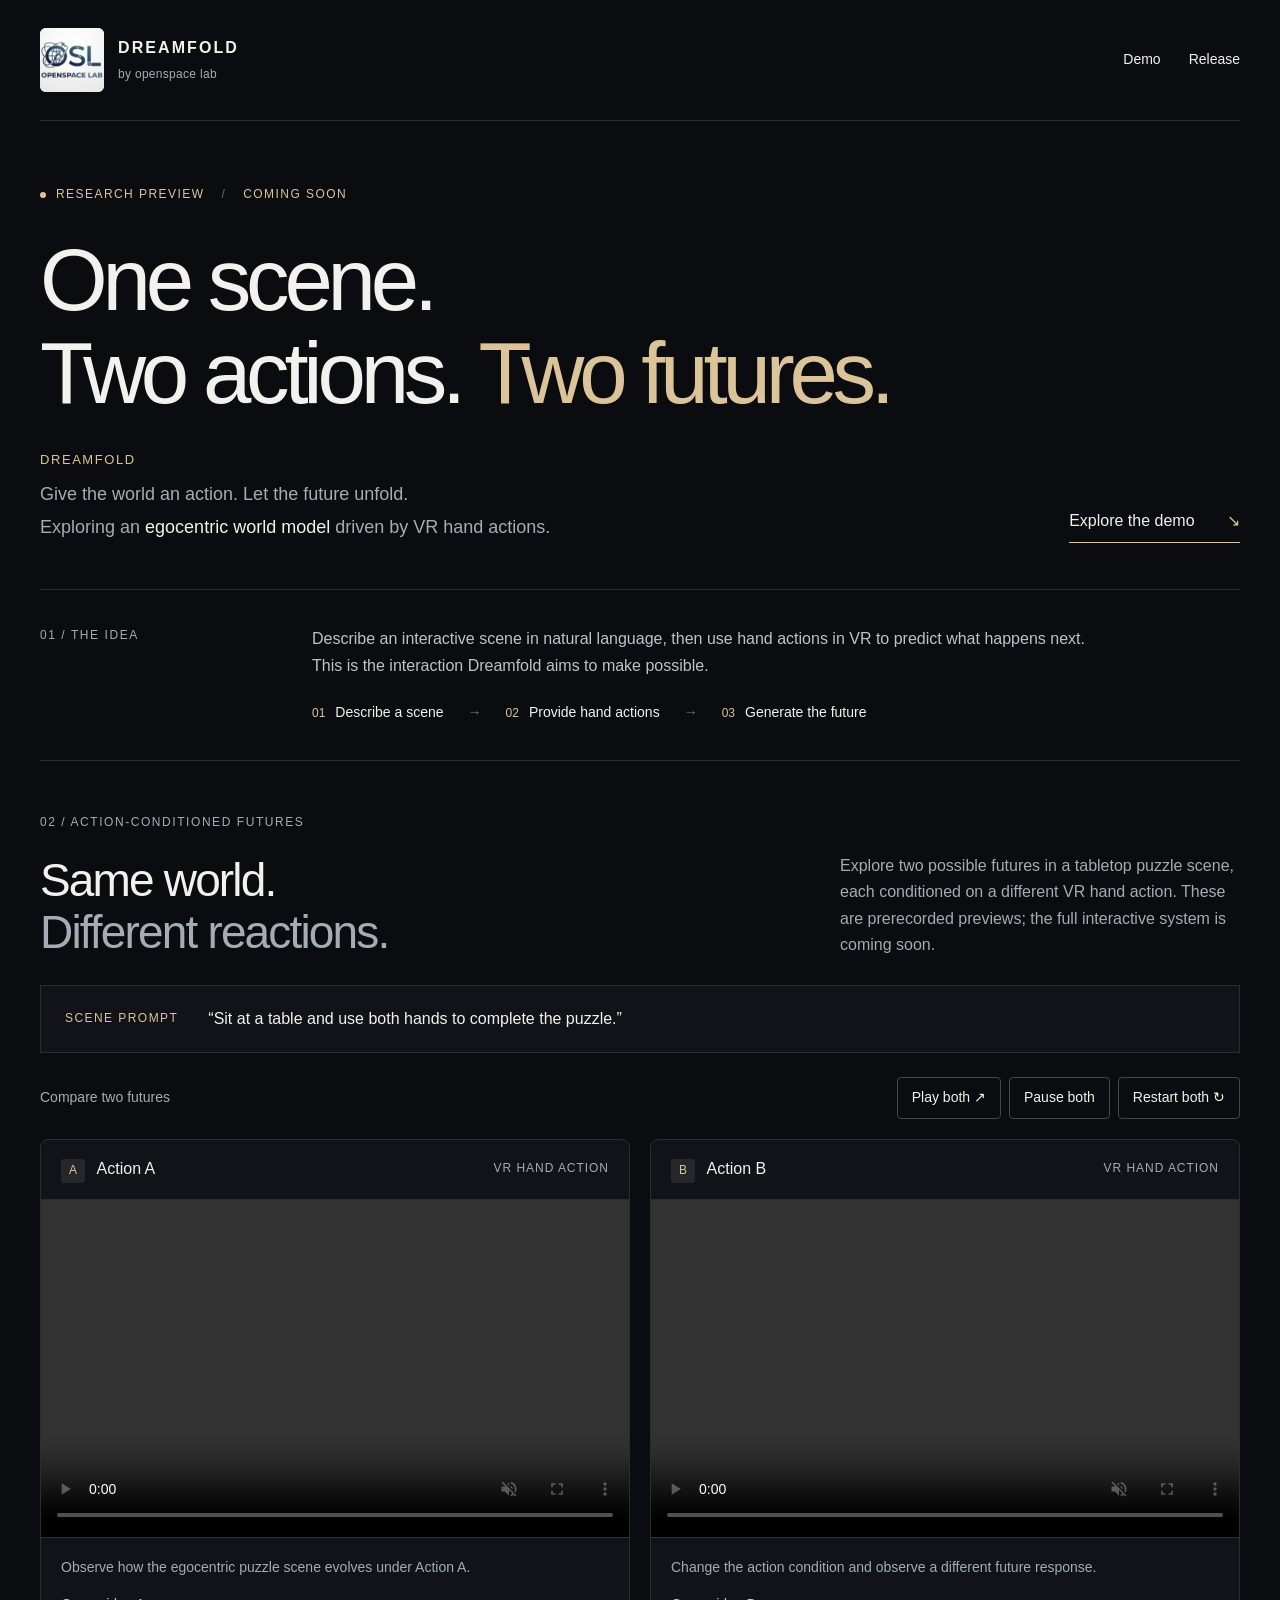
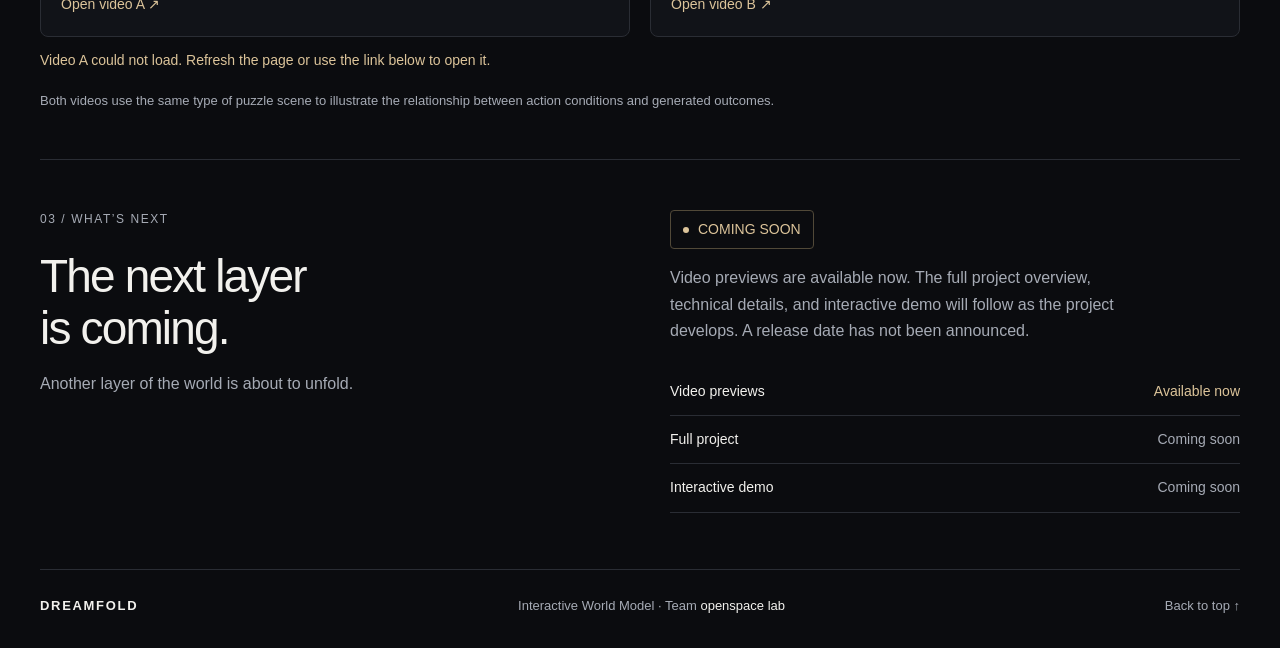
==== index.html @ b34d9f58 "Add files via upload" ====
<!doctype html>
<html lang="en">
<head>
  <meta charset="utf-8">
  <meta name="viewport" content="width=device-width, initial-scale=1">
  <meta name="theme-color" content="#0b0c0f">
  <meta name="author" content="openspace lab">
  <title>Dreamfold — Interactive World Model · Coming Soon</title>
  <meta name="description" content="Dreamfold explores an egocentric world model driven by VR hand actions. Preview two action-conditioned futures. Full project coming soon.">
  <meta property="og:type" content="website">
  <meta property="og:title" content="Dreamfold — Interactive World Model">
  <meta property="og:description" content="One scene. Two actions. Two futures. A world model research preview. Full project coming soon.">
  <link rel="icon" href="./logo.png" type="image/png">
  <link rel="stylesheet" href="./styles.css">
  <script src="./script.js" defer></script>
</head>
<body>
  <a class="skip-link" href="#main">Skip to main content</a>
  <div class="wrap">
    <header class="header">
      <a class="brand brand-lockup" href="./" aria-label="Dreamfold · openspace lab home"><img class="brand-logo" src="./logo.png" alt="openspace lab logo" width="64" height="64"><span class="brand-text">DREAMFOLD<span class="team-credit">by openspace lab</span></span></a>
      <nav aria-label="Main navigation"><a href="#demo">Demo</a><a href="#release">Release</a></nav>
    </header>
    <main id="main">
      <section class="hero" aria-labelledby="hero-title">
        <div class="eyebrow"><span class="status-dot" aria-hidden="true"></span> RESEARCH PREVIEW <span class="divider">/</span> COMING SOON</div>
        <h1 id="hero-title">One scene.<br>Two actions. <span class="accent">Two futures.</span></h1>
        <div class="hero-bottom">
          <div><p class="subtitle">DREAMFOLD</p><p class="lead">Give the world an action. Let the future unfold.<br>Exploring an <strong>egocentric world model</strong> driven by VR hand actions.</p></div>
          <a class="text-link" href="#demo">Explore the demo <span aria-hidden="true">↘</span></a>
        </div>
      </section>
      <section class="concept" aria-label="Research concept">
        <div class="section-label">01 / THE IDEA</div>
        <div class="concept-content"><p>Describe an interactive scene in natural language, then use hand actions in VR to predict what happens next. This is the interaction Dreamfold aims to make possible.</p>
          <div class="pipeline"><div><span class="step">01</span>Describe a scene</div><span aria-hidden="true">→</span><div><span class="step">02</span>Provide hand actions</div><span aria-hidden="true">→</span><div><span class="step">03</span>Generate the future</div></div>
        </div>
      </section>
      <section class="demo" id="demo" aria-labelledby="demo-title">
        <div class="section-label">02 / ACTION-CONDITIONED FUTURES</div>
        <div class="section-top"><h2 id="demo-title">Same world.<br><span>Different reactions.</span></h2><p class="section-copy">Explore two possible futures in a tabletop puzzle scene, each conditioned on a different VR hand action. These are prerecorded previews; the full interactive system is coming soon.</p></div>
        <div class="prompt-block"><span class="prompt-label">SCENE PROMPT</span><p>“Sit at a table and use both hands to complete the puzzle.”</p></div>
        <div class="demo-toolbar" id="demo-toolbar" hidden><span>Compare two futures</span><div class="controls"><button id="play-all" type="button">Play both <span aria-hidden="true">↗</span></button><button id="pause-all" type="button">Pause both</button><button id="restart-all" type="button">Restart both <span aria-hidden="true">↻</span></button></div></div>
        <div class="compare">
          <article class="card"><div class="card-head"><h3><span class="action-letter">A</span> Action A</h3><span class="tag">VR HAND ACTION</span></div><div class="video-wrap"><video id="videoA" controls muted playsinline loop preload="metadata" aria-label="Future video conditioned on Action A" aria-describedby="caption-a"><source src="./49435776794c3f9425a80272c5150f27.mp4" type="video/mp4">Your browser does not support video playback. Use the link below to open the video.</video></div><div class="card-copy"><p id="caption-a">Observe how the egocentric puzzle scene evolves under Action A.</p><a href="./49435776794c3f9425a80272c5150f27.mp4">Open video A <span aria-hidden="true">↗</span></a></div></article>
          <article class="card"><div class="card-head"><h3><span class="action-letter">B</span> Action B</h3><span class="tag">VR HAND ACTION</span></div><div class="video-wrap"><video id="videoB" controls muted playsinline loop preload="metadata" aria-label="Future video conditioned on Action B" aria-describedby="caption-b"><source src="./1c7aef96aeb8b9680c5bc72e01ecaf62.mp4" type="video/mp4">Your browser does not support video playback. Use the link below to open the video.</video></div><div class="card-copy"><p id="caption-b">Change the action condition and observe a different future response.</p><a href="./1c7aef96aeb8b9680c5bc72e01ecaf62.mp4">Open video B <span aria-hidden="true">↗</span></a></div></article>
        </div>
        <p class="playback-status" id="playback-status" role="status" aria-live="polite"></p>
        <p class="demo-note">Both videos use the same type of puzzle scene to illustrate the relationship between action conditions and generated outcomes.</p>
      </section>
      <section class="release" id="release" aria-labelledby="release-title"><div><div class="section-label">03 / WHAT’S NEXT</div><h2 id="release-title">The next layer<br>is coming.</h2><p>Another layer of the world is about to unfold.</p></div><div class="release-details"><span class="release-badge"><span class="status-dot" aria-hidden="true"></span> COMING SOON</span><p>Video previews are available now. The full project overview, technical details, and interactive demo will follow as the project develops. A release date has not been announced.</p><dl><div><dt>Video previews</dt><dd class="available">Available now</dd></div><div><dt>Full project</dt><dd>Coming soon</dd></div><div><dt>Interactive demo</dt><dd>Coming soon</dd></div></dl></div></section>
    </main>
    <footer><a class="brand" href="./">DREAMFOLD</a><span>Interactive World Model · Team <span class="team-name">openspace lab</span></span><a href="#hero-title">Back to top ↑</a></footer>
  </div>
</body>
</html>
---- styles.css ----
:root{color-scheme:dark;--bg:#0b0c0f;--panel:#111318;--text:#f2f1ed;--muted:#a6abb5;--line:#2a2d34;--accent:#dcc49a;font-family:Inter,"Helvetica Neue",Arial,"PingFang SC","Microsoft YaHei",sans-serif;font-synthesis:none}
*{box-sizing:border-box}html{scroll-behavior:smooth;scroll-padding-top:24px}body{margin:0;background:var(--bg);color:var(--text);line-height:1.65;font-size:16px}a{color:inherit;text-decoration:none}button{font:inherit}a,button{-webkit-tap-highlight-color:transparent}a:hover{color:var(--accent)}:focus-visible{outline:2px solid var(--accent);outline-offset:6px}::selection{background:var(--accent);color:var(--bg)}.wrap{width:min(1200px,calc(100% - 80px));margin:auto}.skip-link{position:absolute;left:20px;top:-100px;padding:12px;background:var(--text);color:var(--bg);z-index:5}.skip-link:focus{top:12px}.header{display:flex;justify-content:space-between;align-items:center;gap:24px;padding:28px 0;border-bottom:1px solid var(--line)}.brand{font-size:16px;font-weight:700;letter-spacing:.13em;white-space:nowrap}.brand-lockup{display:inline-flex;align-items:center;gap:14px}.brand-logo{display:block;width:64px;height:64px;object-fit:contain;flex-shrink:0;border-radius:6px;background:#fff}.brand-text{display:flex;flex-direction:column;gap:3px}.team-credit{font-size:12px;letter-spacing:.025em;font-weight:400;color:var(--muted)}.team-name{color:var(--text)}nav{display:flex;gap:28px;font-size:14px}nav span{margin-left:5px;color:var(--muted)}.hero{padding:64px 0 46px;border-bottom:1px solid var(--line)}.eyebrow{display:flex;align-items:center;flex-wrap:wrap;gap:10px;color:var(--accent);font-size:12px;letter-spacing:.12em;margin-bottom:28px}.status-dot{display:inline-block;width:6px;height:6px;border-radius:50%;background:var(--accent);flex-shrink:0}.divider{color:#676b74;margin:0 7px}h1{font-size:clamp(46px,6.8vw,88px);letter-spacing:-.06em;line-height:1.07;font-weight:500;margin:0}.accent{color:var(--accent)}.hero-bottom{display:flex;justify-content:space-between;align-items:flex-end;gap:30px;margin-top:30px}.subtitle{font-size:13px;letter-spacing:.12em;color:var(--accent);margin:0 0 8px}.subtitle span{margin-left:12px;color:var(--muted);letter-spacing:.1em}.lead{font-size:18px;color:var(--muted);margin:0;line-height:1.8}.lead strong{color:var(--text);font-weight:500}.text-link{font-size:16px;white-space:nowrap;padding:8px 0;border-bottom:1px solid var(--accent)}.text-link span{margin-left:28px;color:var(--accent)}.section-label{color:var(--muted);font-size:12px;letter-spacing:.13em}.concept{display:grid;grid-template-columns:240px 1fr;gap:32px;padding:36px 0;border-bottom:1px solid var(--line)}.concept-content>p{margin:0;color:#bec2cb;max-width:780px}.pipeline{display:flex;align-items:center;gap:24px;margin-top:22px;font-size:14px}.pipeline>span{color:#747b86}.step{color:var(--accent);font-size:12px;margin-right:10px}.demo{padding:52px 0 48px}.section-top{display:flex;justify-content:space-between;align-items:flex-end;gap:44px;margin:20px 0 26px}h2{font-size:clamp(32px,3.6vw,46px);line-height:1.14;letter-spacing:-.04em;font-weight:500;margin:0}h2 span{color:var(--muted)}.section-copy{max-width:400px;margin:0;color:var(--muted);font-size:16px}.prompt-block{display:flex;align-items:center;gap:30px;padding:20px 24px;border:1px solid var(--line);background:var(--panel)}.prompt-label{font-size:12px;color:var(--accent);letter-spacing:.12em;white-space:nowrap}.prompt-block p{margin:0;font-size:16px}.demo-toolbar{display:flex;justify-content:space-between;align-items:center;gap:14px;margin:24px 0 16px;font-size:14px;color:var(--muted)}[hidden]{display:none!important}.controls{display:flex;gap:8px;flex-wrap:wrap}button{border:1px solid #41454e;background:transparent;color:var(--text);padding:8px 14px;cursor:pointer;font-size:14px;border-radius:4px;min-height:42px}button:hover{border-color:var(--accent);color:var(--accent);background:#1b1b1b}button:disabled{opacity:.5;cursor:wait}.compare{display:grid;grid-template-columns:1fr 1fr;gap:20px;margin-top:20px}.card{border:1px solid var(--line);background:var(--panel);border-radius:8px;overflow:hidden}.card-head{display:flex;justify-content:space-between;align-items:center;padding:16px 20px;gap:12px}.card-head h3{font-size:16px;font-weight:500;margin:0}.action-letter{display:inline-flex;align-items:center;justify-content:center;font-size:12px;width:24px;height:24px;background:#26272a;color:var(--accent);margin-right:8px;border-radius:3px}.tag{font-size:12px;letter-spacing:.08em;color:var(--muted)}.video-wrap{background:#050505;aspect-ratio:832/480;border-top:1px solid var(--line);border-bottom:1px solid var(--line)}video{display:block;width:100%;height:100%;object-fit:contain}.card-copy{padding:18px 20px}.card-copy p{font-size:14px;color:var(--muted);margin:0 0 12px}.card-copy a{font-size:14px;color:var(--accent)}.playback-status{font-size:14px;color:var(--accent);margin:12px 0 0}.playback-status:empty{display:none}.demo-note{font-size:13px;color:var(--muted);margin:18px 0 0}.release{border-top:1px solid var(--line);display:grid;grid-template-columns:1fr 1fr;gap:60px;padding:50px 0 56px}.release h2{margin-top:20px}.release>div>p{color:var(--muted);font-size:16px}.release-badge{display:inline-flex;align-items:center;gap:9px;color:var(--accent);font-size:14px;border:1px solid #514938;padding:7px 12px;border-radius:4px}.release-details>p{max-width:470px}.release dl{margin:24px 0 0}.release dl>div{display:flex;justify-content:space-between;border-bottom:1px solid var(--line);padding:12px 0;font-size:14px}.release dd{color:var(--muted);margin:0}.release dd.available{color:var(--accent)}footer{display:flex;justify-content:space-between;align-items:center;gap:24px;flex-wrap:wrap;border-top:1px solid var(--line);padding:25px 0 32px;color:var(--muted);font-size:13px}footer .brand{font-size:13px;color:var(--text)}
@media(min-width:1000px){h1 .accent{white-space:nowrap}}
@media(max-width:760px){.wrap{width:calc(100% - 36px)}.header{padding:18px 0;gap:12px;flex-wrap:wrap}.header nav{margin-left:auto}.brand{font-size:14px}.brand-lockup{gap:10px}.brand-logo{width:48px;height:48px}nav{gap:16px}nav span{display:none}.hero{padding:42px 0 32px}.eyebrow{font-size:12px;letter-spacing:.03em;gap:7px}.divider{margin:0 2px}h1{font-size:clamp(40px,8.8vw,64px)}h1 .accent{display:block}.hero-bottom{display:block;margin-top:24px}.lead{font-size:16px}.text-link{display:inline-block;margin-top:22px}.concept{grid-template-columns:1fr;gap:16px;padding:28px 0}.pipeline{gap:12px;flex-wrap:wrap}.step{margin-right:5px}.demo{padding:36px 0}.section-top{display:block;margin-top:16px}.section-copy{margin-top:20px;max-width:none}.prompt-block{display:block;padding:16px}.prompt-block p{margin-top:8px}.demo-toolbar{align-items:flex-start;flex-direction:column}.controls{width:100%}.controls button{flex:1;padding:8px;white-space:nowrap}.compare{grid-template-columns:1fr;gap:18px}.card-head,.card-copy{padding:16px}.release{grid-template-columns:1fr;gap:28px;padding:36px 0}footer{gap:14px}footer>span{order:3;width:100%}}
@media(prefers-reduced-motion:reduce){html{scroll-behavior:auto}}
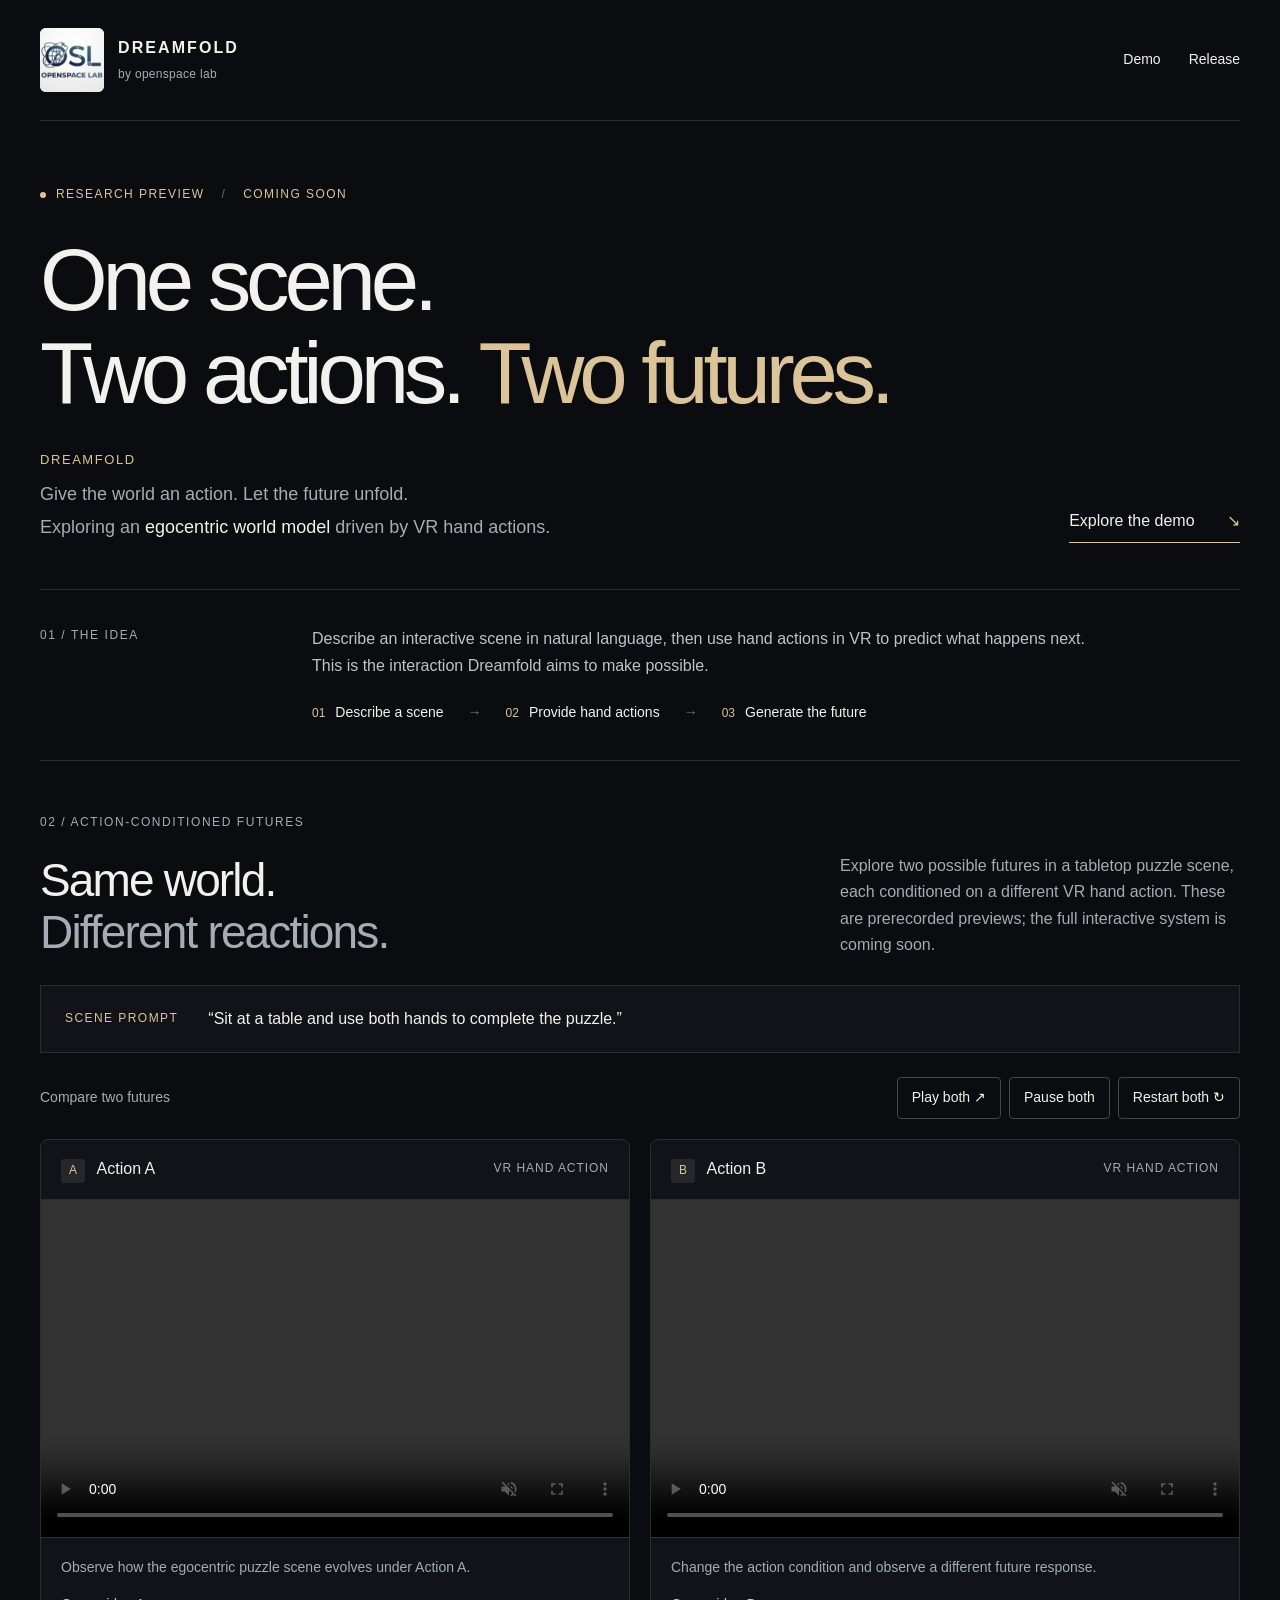
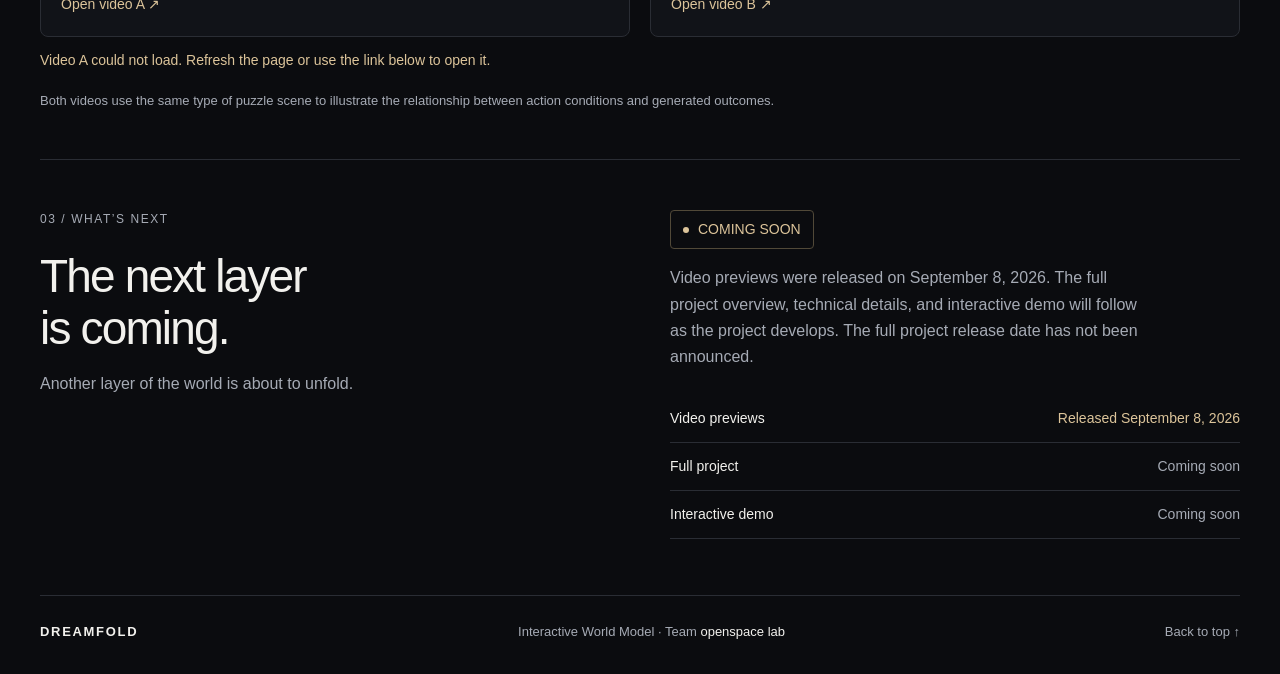
==== commit 625d7e7f: "Add files via upload" ====
--- a/index.html
+++ b/index.html
@@ -48,7 +48,7 @@
         <p class="playback-status" id="playback-status" role="status" aria-live="polite"></p>
         <p class="demo-note">Both videos use the same type of puzzle scene to illustrate the relationship between action conditions and generated outcomes.</p>
       </section>
-      <section class="release" id="release" aria-labelledby="release-title"><div><div class="section-label">03 / WHAT’S NEXT</div><h2 id="release-title">The next layer<br>is coming.</h2><p>Another layer of the world is about to unfold.</p></div><div class="release-details"><span class="release-badge"><span class="status-dot" aria-hidden="true"></span> COMING SOON</span><p>Video previews are available now. The full project overview, technical details, and interactive demo will follow as the project develops. A release date has not been announced.</p><dl><div><dt>Video previews</dt><dd class="available">Available now</dd></div><div><dt>Full project</dt><dd>Coming soon</dd></div><div><dt>Interactive demo</dt><dd>Coming soon</dd></div></dl></div></section>
+      <section class="release" id="release" aria-labelledby="release-title"><div><div class="section-label">03 / WHAT’S NEXT</div><h2 id="release-title">The next layer<br>is coming.</h2><p>Another layer of the world is about to unfold.</p></div><div class="release-details"><span class="release-badge"><span class="status-dot" aria-hidden="true"></span> COMING SOON</span><p>Video previews were released on <time datetime="2026-09-08">September 8, 2026</time>. The full project overview, technical details, and interactive demo will follow as the project develops. The full project release date has not been announced.</p><dl><div><dt>Video previews</dt><dd class="available">Released <time datetime="2026-09-08">September 8, 2026</time></dd></div><div><dt>Full project</dt><dd>Coming soon</dd></div><div><dt>Interactive demo</dt><dd>Coming soon</dd></div></dl></div></section>
     </main>
     <footer><a class="brand" href="./">DREAMFOLD</a><span>Interactive World Model · Team <span class="team-name">openspace lab</span></span><a href="#hero-title">Back to top ↑</a></footer>
   </div>
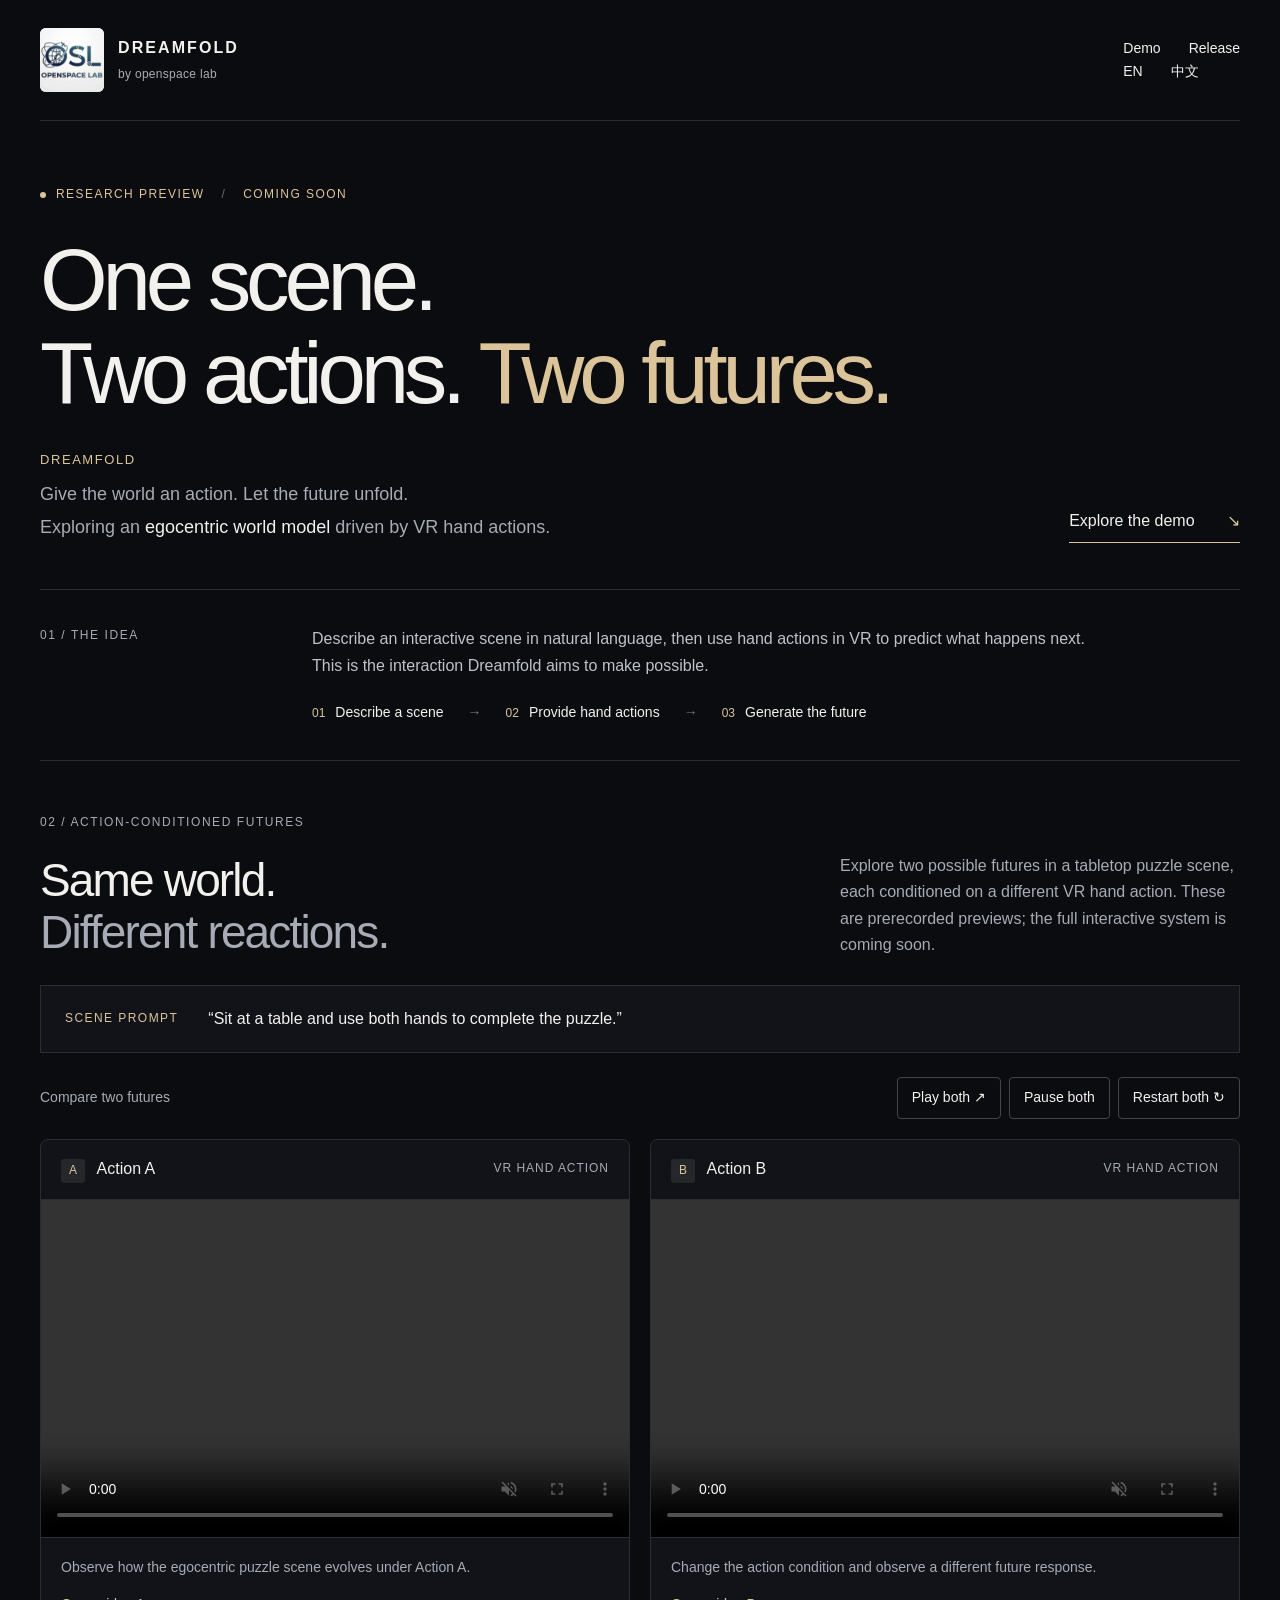
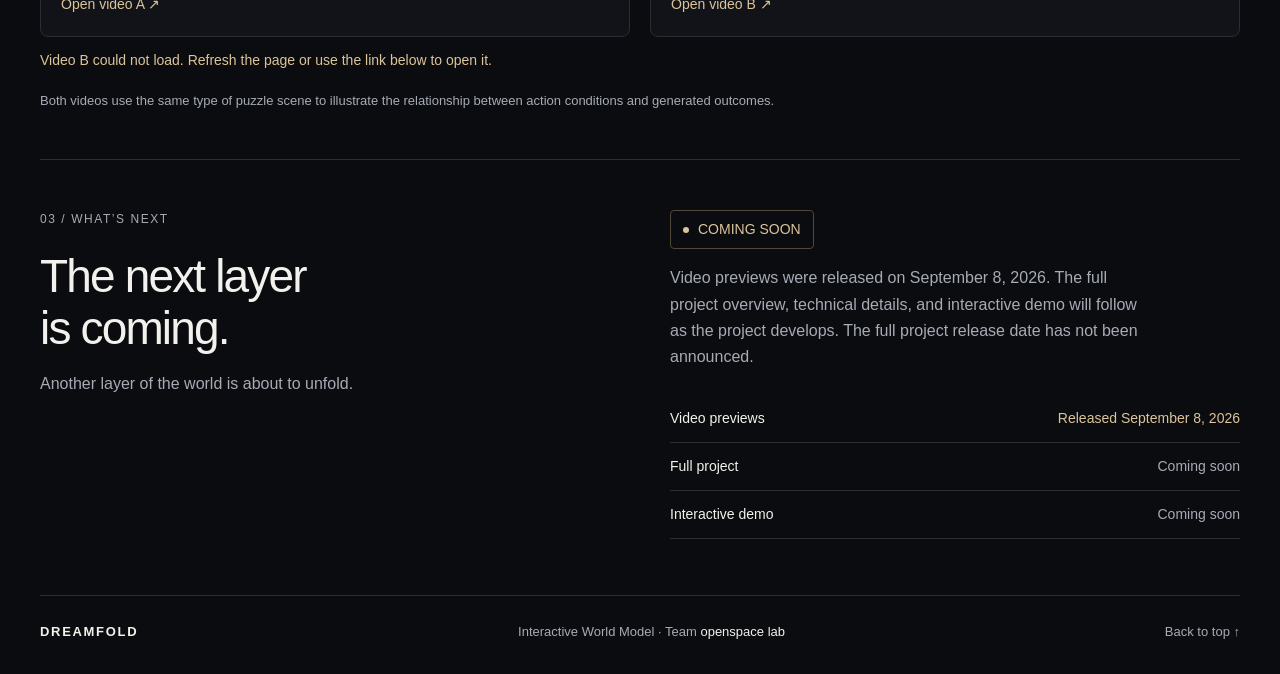
==== commit e3708764: "Add files via upload" ====
--- a/index.html
+++ b/index.html
@@ -11,6 +11,8 @@
   <meta property="og:title" content="Dreamfold — Interactive World Model">
   <meta property="og:description" content="One scene. Two actions. Two futures. A world model research preview. Full project coming soon.">
   <link rel="icon" href="./logo.png" type="image/png">
+  <link rel="alternate" hreflang="en" href="./index.html">
+  <link rel="alternate" hreflang="zh-CN" href="./zh.html">
   <link rel="stylesheet" href="./styles.css">
   <script src="./script.js" defer></script>
 </head>
@@ -18,8 +20,8 @@
   <a class="skip-link" href="#main">Skip to main content</a>
   <div class="wrap">
     <header class="header">
-      <a class="brand brand-lockup" href="./" aria-label="Dreamfold · openspace lab home"><img class="brand-logo" src="./logo.png" alt="openspace lab logo" width="64" height="64"><span class="brand-text">DREAMFOLD<span class="team-credit">by openspace lab</span></span></a>
-      <nav aria-label="Main navigation"><a href="#demo">Demo</a><a href="#release">Release</a></nav>
+      <a class="brand brand-lockup" href="./index.html" aria-label="Dreamfold · openspace lab home"><img class="brand-logo" src="./logo.png" alt="openspace lab logo" width="64" height="64"><span class="brand-text">DREAMFOLD<span class="team-credit">by openspace lab</span></span></a>
+      <div class="header-nav"><nav aria-label="Main navigation"><a href="#demo">Demo</a><a href="#release">Release</a></nav><nav class="language-switch" aria-label="Language"><a href="./index.html" lang="en" hreflang="en" aria-current="page">EN</a><a href="./zh.html" lang="zh-CN" hreflang="zh-CN">中文</a></nav></div>
     </header>
     <main id="main">
       <section class="hero" aria-labelledby="hero-title">
@@ -50,7 +52,7 @@
       </section>
       <section class="release" id="release" aria-labelledby="release-title"><div><div class="section-label">03 / WHAT’S NEXT</div><h2 id="release-title">The next layer<br>is coming.</h2><p>Another layer of the world is about to unfold.</p></div><div class="release-details"><span class="release-badge"><span class="status-dot" aria-hidden="true"></span> COMING SOON</span><p>Video previews were released on <time datetime="2026-09-08">September 8, 2026</time>. The full project overview, technical details, and interactive demo will follow as the project develops. The full project release date has not been announced.</p><dl><div><dt>Video previews</dt><dd class="available">Released <time datetime="2026-09-08">September 8, 2026</time></dd></div><div><dt>Full project</dt><dd>Coming soon</dd></div><div><dt>Interactive demo</dt><dd>Coming soon</dd></div></dl></div></section>
     </main>
-    <footer><a class="brand" href="./">DREAMFOLD</a><span>Interactive World Model · Team <span class="team-name">openspace lab</span></span><a href="#hero-title">Back to top ↑</a></footer>
+    <footer><a class="brand" href="./index.html">DREAMFOLD</a><span>Interactive World Model · Team <span class="team-name">openspace lab</span></span><a href="#hero-title">Back to top ↑</a></footer>
   </div>
 </body>
 </html>
